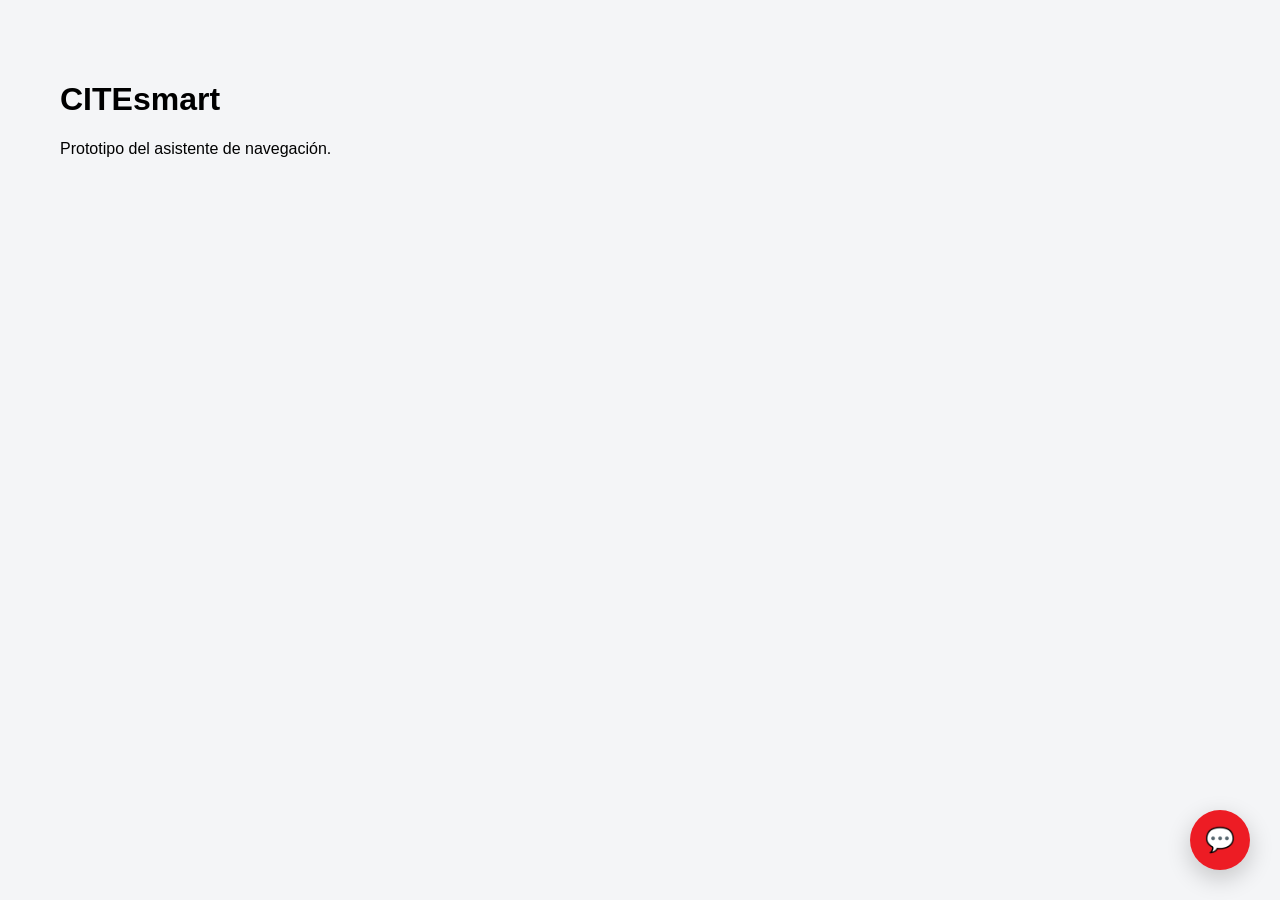
==== index.html @ 8a504eda "Add files via upload" ====
<!DOCTYPE html>
<html lang="es">
<head>
    <meta charset="UTF-8">
    <meta name="viewport" content="width=device-width, initial-scale=1.0">

    <title>Asistente CITEsmart</title>

    <link rel="stylesheet" href="css/chatbot.css">
</head>

<body>

    <main class="pagina-demo">
        <h1>CITEsmart</h1>
        <p>Prototipo del asistente de navegación.</p>
    </main>

    <!-- Botón flotante -->
    <button id="chatbot-boton" class="chatbot-boton">
        💬
    </button>


    <!-- Ventana del chatbot -->
    <section id="chatbot" class="chatbot">

        <header class="chatbot-header">

            <div>
                <strong>Richilin - Asistente CITEsmart</strong>
                <span>Encuentra información en el portal</span>
            </div>

            <button id="chatbot-cerrar">×</button>

        </header>


        <div id="chatbot-mensajes" class="chatbot-mensajes">

            <div class="mensaje bot">
                Hola. ¿Qué información estás buscando?
            </div>

        </div>


        <form id="chatbot-form" class="chatbot-form">

            <input
                id="chatbot-input"
                type="text"
                placeholder="Escribe tu consulta..."
                autocomplete="off"
            >

            <button type="submit">
                ➤
            </button>

        </form>

    </section>


    <!-- Primero conocimiento -->
    <script src="js/conocimiento.js"></script>

    <!-- Después funcionamiento -->
    <script src="js/chatbot.js"></script>

</body>
</html>
---- css/chatbot.css ----
* {
    box-sizing: border-box;
}

body {
    margin: 0;
    font-family: Arial, sans-serif;
    background: #f4f5f7;
}

.pagina-demo {
    padding: 60px;
}


/* =========================
   BOTÓN FLOTANTE
========================= */

.chatbot-boton {
    position: fixed;

    right: 30px;
    bottom: 30px;

    width: 60px;
    height: 60px;

    border: none;
    border-radius: 50%;

    background: #ed1c24;
    color: white;

    font-size: 24px;

    cursor: pointer;

    box-shadow: 0 8px 25px rgba(0,0,0,.20);
}


/* =========================
   VENTANA
========================= */

.chatbot {
    position: fixed;

    right: 30px;
    bottom: 105px;

    width: 360px;
    height: 500px;

    background: white;

    border-radius: 16px;

    box-shadow: 0 15px 50px rgba(0,0,0,.20);

    display: none;
    flex-direction: column;

    overflow: hidden;
}


/* Cuando está abierto */

.chatbot.activo {
    display: flex;
}


/* =========================
   CABECERA
========================= */

.chatbot-header {
    background: #ed1c24;
    color: white;

    padding: 18px;

    display: flex;
    justify-content: space-between;
    align-items: center;
}

.chatbot-header div {
    display: flex;
    flex-direction: column;
}

.chatbot-header span {
    font-size: 12px;
    margin-top: 4px;
    opacity: .9;
}

.chatbot-header button {
    background: none;
    border: none;

    color: white;

    font-size: 26px;

    cursor: pointer;
}


/* =========================
   MENSAJES
========================= */

.chatbot-mensajes {
    flex: 1;

    padding: 18px;

    overflow-y: auto;

    background: #f7f7f8;
}


.mensaje {
    max-width: 85%;

    padding: 12px 14px;

    margin-bottom: 12px;

    border-radius: 12px;

    line-height: 1.4;

    font-size: 14px;
}


.mensaje.bot {
    background: white;
    border: 1px solid #e5e5e5;
}


.mensaje.usuario {
    background: #ed1c24;
    color: white;

    margin-left: auto;
}


/* =========================
   ENLACES
========================= */

.mensaje a {
    display: inline-block;

    margin-top: 10px;

    color: #ed1c24;

    font-weight: bold;

    text-decoration: none;
}


/* =========================
   INPUT
========================= */

.chatbot-form {
    display: flex;

    padding: 12px;

    border-top: 1px solid #ddd;

    background: white;
}


.chatbot-form input {
    flex: 1;

    border: 1px solid #ddd;

    border-radius: 20px;

    padding: 10px 14px;

    outline: none;
}


.chatbot-form button {
    margin-left: 8px;

    width: 42px;
    height: 42px;

    border: none;
    border-radius: 50%;

    background: #ed1c24;
    color: white;

    cursor: pointer;
}
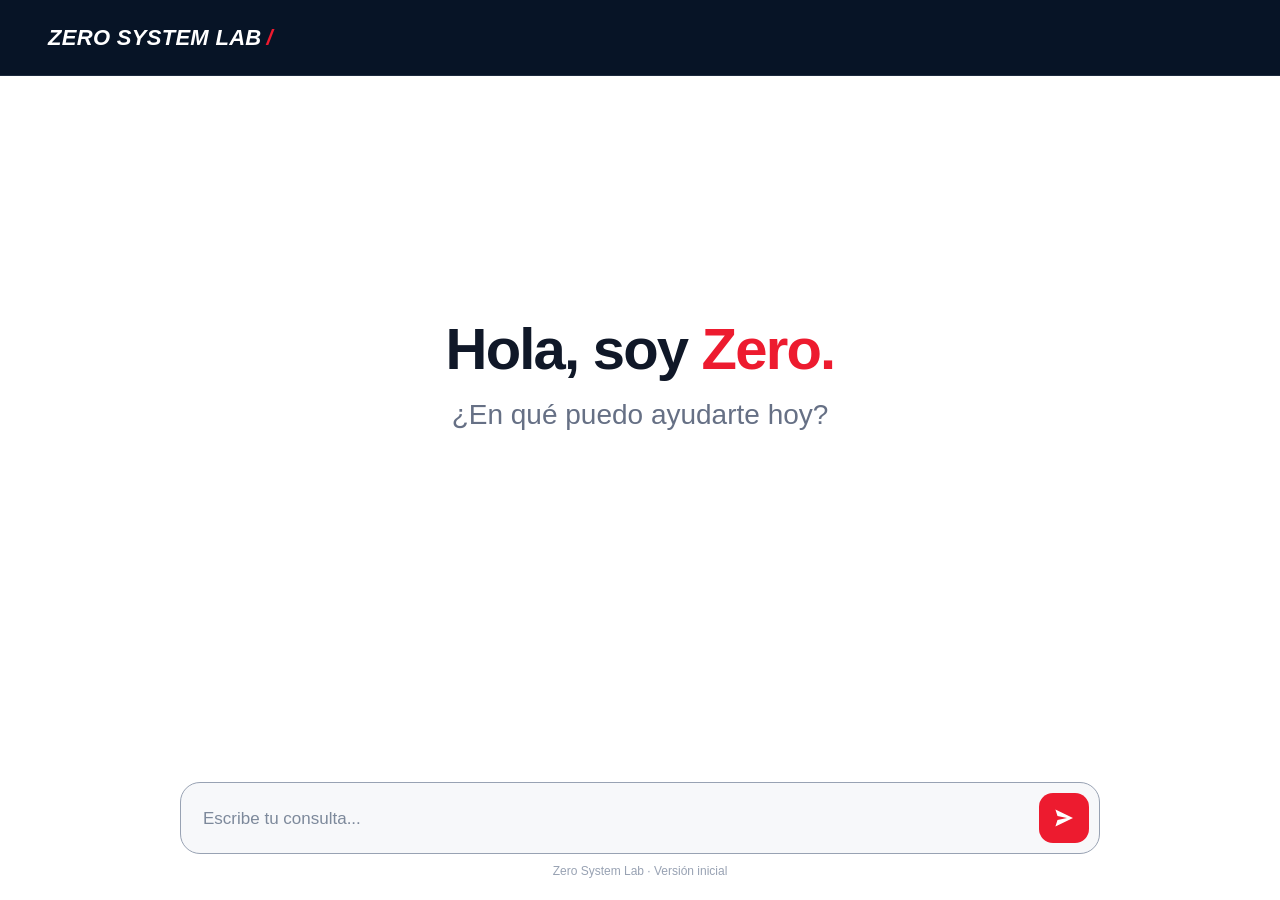
==== commit 9ae9bcd0: "Add files via upload" ====
--- a/index.html
+++ b/index.html
@@ -1,74 +1,42 @@
-<!DOCTYPE html>
-<html lang="es">
-<head>
-    <meta charset="UTF-8">
-    <meta name="viewport" content="width=device-width, initial-scale=1.0">
-
-    <title>Asistente CITEsmart</title>
-
-    <link rel="stylesheet" href="css/chatbot.css">
-</head>
-
-<body>
-
-    <main class="pagina-demo">
-        <h1>CITEsmart</h1>
-        <p>Prototipo del asistente de navegación.</p>
-    </main>
-
-    <!-- Botón flotante -->
-    <button id="chatbot-boton" class="chatbot-boton">
-        💬
-    </button>
-
-
-    <!-- Ventana del chatbot -->
-    <section id="chatbot" class="chatbot">
-
-        <header class="chatbot-header">
-
-            <div>
-                <strong>Richilin - Asistente CITEsmart</strong>
-                <span>Encuentra información en el portal</span>
-            </div>
-
-            <button id="chatbot-cerrar">×</button>
-
-        </header>
-
-
-        <div id="chatbot-mensajes" class="chatbot-mensajes">
-
-            <div class="mensaje bot">
-                Hola. ¿Qué información estás buscando?
-            </div>
-
-        </div>
-
-
-        <form id="chatbot-form" class="chatbot-form">
-
-            <input
-                id="chatbot-input"
-                type="text"
-                placeholder="Escribe tu consulta..."
-                autocomplete="off"
-            >
-
-            <button type="submit">
-                ➤
-            </button>
-
-        </form>
-
-    </section>
-
-
-    <!-- Primero conocimiento -->
-    <script src="js/conocimiento.js"></script>
-
-    <!-- Después funcionamiento -->
-    <script src="js/chatbot.js"></script>
-
-</body>
-</html>+<!DOCTYPE html>
+<html lang="es">
+<head>
+    <meta charset="UTF-8">
+    <meta name="viewport" content="width=device-width, initial-scale=1.0">
+    <title>Zero System Lab</title>
+    <link rel="stylesheet" href="css/zero.css">
+</head>
+<body>
+    <header class="topbar">
+        <div class="brand">ZERO SYSTEM LAB<span>/</span></div>
+    </header>
+
+    <main class="zero-app">
+        <section class="welcome" id="welcome">
+            <h1>Hola, soy <span>Zero.</span></h1>
+            <p>¿En qué puedo ayudarte hoy?</p>
+        </section>
+
+        <section class="conversation" id="conversation" aria-live="polite"></section>
+
+        <div class="composer-wrapper">
+            <form class="composer" id="chatForm">
+                <textarea id="messageInput" rows="1" maxlength="500"
+                    placeholder="Escribe tu consulta..."
+                    aria-label="Escribe tu consulta"></textarea>
+
+                <button class="send-button" id="sendButton" type="submit"
+                    aria-label="Enviar mensaje">
+                    <svg viewBox="0 0 24 24" aria-hidden="true">
+                        <path d="M3.4 20.4 21 12 3.4 3.6l2.1 6.5L15 12l-9.5 1.9-2.1 6.5Z"></path>
+                    </svg>
+                </button>
+            </form>
+            <div class="zero-note">Zero System Lab · Versión inicial</div>
+        </div>
+    </main>
+
+    <script src="js/engine.js"></script>
+    <script src="js/zero.js"></script>
+</body>
+</html>
--- a/css/zero.css
+++ b/css/zero.css
@@ -0,0 +1,180 @@
+:root {
+    --navy: #071426;
+    --text: #101828;
+    --muted: #667085;
+    --border: #d7dde7;
+    --surface: #ffffff;
+    --surface-soft: #f7f8fa;
+    --red: #ed1b2f;
+    --red-hover: #d81427;
+}
+* { box-sizing: border-box; }
+html, body { margin: 0; min-height: 100%; }
+body {
+    font-family: Inter, -apple-system, BlinkMacSystemFont, "Segoe UI", Roboto, Helvetica, Arial, sans-serif;
+    background: var(--surface);
+    color: var(--text);
+}
+.topbar {
+    height: 76px;
+    display: flex;
+    align-items: center;
+    padding: 0 48px;
+    background: var(--navy);
+    border-bottom: 1px solid #1c2a3d;
+}
+.brand {
+    color: #fff;
+    font-size: 22px;
+    font-weight: 800;
+    font-style: italic;
+    letter-spacing: .3px;
+}
+.brand span { color: var(--red); margin-left: 5px; }
+
+.zero-app {
+    width: min(920px, calc(100% - 40px));
+    min-height: calc(100vh - 76px);
+    margin: 0 auto;
+    display: flex;
+    flex-direction: column;
+}
+.welcome {
+    flex: 1;
+    display: flex;
+    flex-direction: column;
+    justify-content: center;
+    align-items: center;
+    padding-bottom: 90px;
+    text-align: center;
+}
+.welcome h1 {
+    margin: 0;
+    font-size: clamp(38px, 5vw, 58px);
+    line-height: 1.1;
+    letter-spacing: -1.8px;
+}
+.welcome h1 span { color: var(--red); }
+.welcome p {
+    margin: 18px 0 0;
+    color: var(--muted);
+    font-size: clamp(20px, 2.5vw, 28px);
+}
+
+.conversation {
+    display: none;
+    flex: 1;
+    padding: 50px 0 160px;
+}
+.zero-app.chat-active .conversation { display: block; }
+.zero-app.chat-active .welcome { display: none; }
+
+.message { display: flex; margin-bottom: 28px; }
+.message.user { justify-content: flex-end; }
+.message.zero { justify-content: flex-start; }
+.message-content {
+    max-width: 72%;
+    padding: 14px 18px;
+    font-size: 16px;
+    line-height: 1.55;
+    border-radius: 18px;
+}
+.message.user .message-content {
+    background: var(--navy);
+    color: #fff;
+    border-bottom-right-radius: 5px;
+}
+.message.zero .message-content {
+    background: var(--surface-soft);
+    color: var(--text);
+    border: 1px solid #eaecf0;
+    border-bottom-left-radius: 5px;
+}
+
+.composer-wrapper {
+    position: sticky;
+    bottom: 0;
+    padding: 20px 0 22px;
+    background: linear-gradient(to bottom, rgba(255,255,255,0), #fff 28%);
+}
+.composer {
+    min-height: 70px;
+    display: flex;
+    align-items: flex-end;
+    gap: 12px;
+    padding: 10px 10px 10px 22px;
+    background: var(--surface-soft);
+    border: 1.5px solid #98a2b3;
+    border-radius: 20px;
+    transition: border-color .2s ease, box-shadow .2s ease;
+}
+.composer:focus-within {
+    border-color: var(--navy);
+    box-shadow: 0 0 0 3px rgba(7,20,38,.07);
+}
+.composer textarea {
+    flex: 1;
+    min-height: 48px;
+    max-height: 150px;
+    padding: 12px 0;
+    resize: none;
+    border: none;
+    outline: none;
+    background: transparent;
+    color: var(--text);
+    font: inherit;
+    font-size: 17px;
+    line-height: 24px;
+}
+.composer textarea::placeholder { color: #7d899b; }
+
+.send-button {
+    width: 50px;
+    height: 50px;
+    flex: 0 0 50px;
+    display: grid;
+    place-items: center;
+    border: none;
+    border-radius: 14px;
+    background: var(--red);
+    cursor: pointer;
+    transition: background .2s ease, transform .15s ease;
+}
+.send-button:hover { background: var(--red-hover); }
+.send-button:active { transform: scale(.96); }
+.send-button svg { width: 24px; height: 24px; fill: #fff; }
+
+.zero-note {
+    margin-top: 10px;
+    text-align: center;
+    color: #98a2b3;
+    font-size: 12px;
+}
+.zero-action {
+    display: inline-flex;
+    align-items: center;
+    margin-top: 16px;
+    padding: 11px 16px;
+    border-radius: 10px;
+    background: var(--red);
+    color: #fff;
+    text-decoration: none;
+    font-size: 14px;
+    font-weight: 600;
+    transition: background .2s ease, transform .15s ease;
+}
+.zero-action:hover { background: var(--red-hover); }
+.zero-action:active { transform: scale(.98); }
+
+@media (max-width: 640px) {
+    .topbar { height: 64px; padding: 0 20px; }
+    .brand { font-size: 18px; }
+    .zero-app { width: calc(100% - 28px); min-height: calc(100vh - 64px); }
+    .welcome { padding-bottom: 70px; }
+    .welcome h1 { font-size: 38px; }
+    .welcome p { font-size: 20px; }
+    .conversation { padding-top: 30px; }
+    .message-content { max-width: 88%; }
+    .composer { min-height: 62px; padding: 7px 7px 7px 17px; border-radius: 17px; }
+    .send-button { width: 46px; height: 46px; flex-basis: 46px; }
+}
